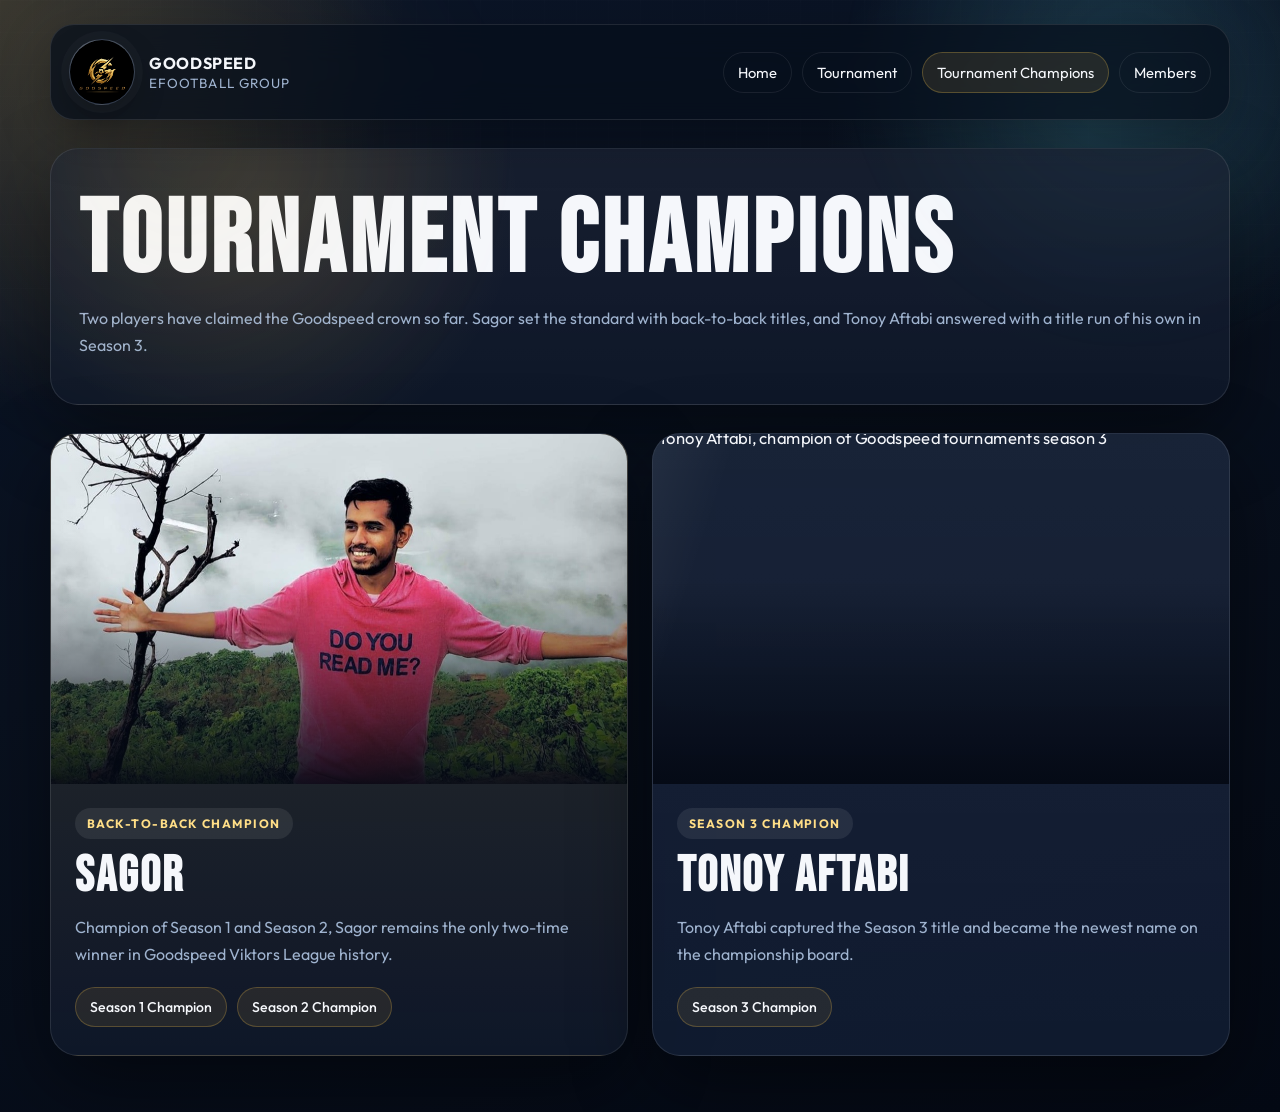
==== champions.html @ aa0d16ce "Initial Goodspeed site" ====
<!DOCTYPE html>
<html lang="en">
<head>
  <meta charset="UTF-8">
  <meta name="viewport" content="width=device-width, initial-scale=1.0">
  <title>Goodspeed Viktors League | Champions</title>
  <link rel="preconnect" href="https://fonts.googleapis.com">
  <link rel="preconnect" href="https://fonts.gstatic.com" crossorigin>
  <link href="https://fonts.googleapis.com/css2?family=Bebas+Neue&family=Outfit:wght@300;400;500;600;700&display=swap" rel="stylesheet">
  <link rel="stylesheet" href="style.css">
</head>
<body>
  <div class="page-shell">
    <header class="topbar">
      <a class="brand" href="index.html" aria-label="Goodspeed Viktors League home">
        <span class="brand__badge">
          <img class="brand__logo" src="Logo main.png" alt="Goodspeed Viktors League logo">
        </span>
        <span class="brand__text">
          <strong>Goodspeed</strong>
          <span>eFootball Group</span>
        </span>
      </a>

      <nav class="topbar__nav" aria-label="Primary">
        <a href="index.html">Home</a>
        <a href="tournament.html">Tournament</a>
        <a href="champions.html" aria-current="page">Tournament Champions</a>
        <a href="members.html">Members</a>
      </nav>
    </header>

    <main>
      <section class="subpage-panel subpage-panel--hero">
        <h1>Tournament Champions</h1>
        <p>
          Two players have claimed the Goodspeed crown so far. Sagor set the standard with back-to-back titles, and Tonoy Aftabi answered with a title run of his own in Season 3.
        </p>
      </section>

      <section class="champions">
        <article class="champion-card champion-card--primary">
          <div class="champion-card__media">
            <img src="sagor.jpg" alt="Sagor, champion of Goodspeed tournaments season 1 and season 2">
            <div class="champion-card__glow"></div>
          </div>
          <div class="champion-card__body">
            <div class="champion-card__tag">Back-to-Back Champion</div>
            <h2>Sagor</h2>
            <p>
              Champion of Season 1 and Season 2, Sagor remains the only two-time winner in Goodspeed Viktors League history.
            </p>
            <div class="season-list">
              <span>Season 1 Champion</span>
              <span>Season 2 Champion</span>
            </div>
          </div>
        </article>

        <article class="champion-card champion-card--secondary">
          <div class="champion-card__media">
            <img src="tonoy aftabi.PNG" alt="Tonoy Aftabi, champion of Goodspeed tournaments season 3">
            <div class="champion-card__glow"></div>
          </div>
          <div class="champion-card__body">
            <div class="champion-card__tag">Season 3 Champion</div>
            <h2>Tonoy Aftabi</h2>
            <p>
              Tonoy Aftabi captured the Season 3 title and became the newest name on the championship board.
            </p>
            <div class="season-list">
              <span>Season 3 Champion</span>
            </div>
          </div>
        </article>
      </section>
    </main>
  </div>
</body>
</html>
---- style.css ----
:root {
  --bg: #09111f;
  --bg-deep: #040914;
  --panel: rgba(13, 25, 48, 0.82);
  --panel-strong: rgba(10, 19, 37, 0.96);
  --text: #f5f7fb;
  --muted: #9fb3cf;
  --gold: #f8c44f;
  --gold-soft: #ffde87;
  --cyan: #6ee7f8;
  --line: rgba(255, 255, 255, 0.1);
  --shadow: 0 28px 80px rgba(0, 0, 0, 0.45);
}

* {
  box-sizing: border-box;
}

html {
  scroll-behavior: smooth;
}

body {
  margin: 0;
  min-height: 100vh;
  font-family: "Outfit", sans-serif;
  color: var(--text);
  background:
    radial-gradient(circle at top left, rgba(248, 196, 79, 0.18), transparent 24%),
    radial-gradient(circle at 85% 12%, rgba(110, 231, 248, 0.16), transparent 18%),
    linear-gradient(160deg, #0b1528 0%, var(--bg) 45%, var(--bg-deep) 100%);
  overflow-x: hidden;
}

body::before {
  content: "";
  position: fixed;
  inset: 0;
  pointer-events: none;
  background-image:
    linear-gradient(rgba(255, 255, 255, 0.02) 1px, transparent 1px),
    linear-gradient(90deg, rgba(255, 255, 255, 0.02) 1px, transparent 1px);
  background-size: 32px 32px;
  mask-image: linear-gradient(to bottom, rgba(0, 0, 0, 0.5), transparent 90%);
  animation: gridDrift 18s linear infinite;
}

body::after {
  content: "";
  position: fixed;
  inset: -10%;
  pointer-events: none;
  background:
    radial-gradient(circle at 20% 22%, rgba(248, 196, 79, 0.08), transparent 22%),
    radial-gradient(circle at 82% 14%, rgba(110, 231, 248, 0.07), transparent 18%);
  filter: blur(26px);
  animation: ambientShift 14s ease-in-out infinite;
}

.page-shell {
  width: min(1180px, calc(100% - 32px));
  margin: 0 auto;
  padding: 24px 0 56px;
}

.topbar {
  position: sticky;
  top: 18px;
  z-index: 20;
  display: flex;
  align-items: center;
  justify-content: space-between;
  gap: 20px;
  margin-bottom: 24px;
  padding: 14px 18px;
  border: 1px solid var(--line);
  border-radius: 24px;
  background: rgba(6, 14, 27, 0.72);
  backdrop-filter: blur(18px);
  box-shadow: 0 16px 50px rgba(0, 0, 0, 0.26);
}

.brand {
  display: inline-flex;
  align-items: center;
  gap: 14px;
  color: var(--text);
  text-decoration: none;
}

.brand__badge {
  position: relative;
  display: grid;
  place-items: center;
  width: 66px;
  height: 66px;
  overflow: hidden;
  border-radius: 50%;
  background:
    radial-gradient(circle at 30% 25%, rgba(255, 255, 255, 0.18), transparent 34%),
    linear-gradient(180deg, rgba(255, 255, 255, 0.14), rgba(255, 255, 255, 0.04)),
    rgba(7, 18, 36, 0.98);
  border: 1px solid rgba(255, 255, 255, 0.14);
  box-shadow:
    inset 0 1px 0 rgba(255, 255, 255, 0.08),
    0 0 0 8px rgba(255, 255, 255, 0.025),
    0 12px 30px rgba(0, 0, 0, 0.3);
}

.brand__badge::before {
  content: "";
  position: absolute;
  inset: 6px;
  border-radius: 50%;
  border: 1px solid rgba(248, 196, 79, 0.18);
}

.brand__logo {
  width: 100%;
  height: 100%;
  object-fit: cover;
  border-radius: 50%;
  filter: drop-shadow(0 10px 14px rgba(0, 0, 0, 0.28));
}

.brand__text {
  display: flex;
  flex-direction: column;
  gap: 2px;
}

.brand__text strong {
  font-size: 1rem;
  font-weight: 700;
  letter-spacing: 0.04em;
  text-transform: uppercase;
}

.brand__text span {
  color: var(--muted);
  font-size: 0.84rem;
  letter-spacing: 0.08em;
  text-transform: uppercase;
}

.topbar__nav {
  display: flex;
  flex-wrap: wrap;
  justify-content: flex-end;
  gap: 10px;
}

.topbar__nav a {
  padding: 10px 14px;
  border: 1px solid rgba(255, 255, 255, 0.08);
  border-radius: 999px;
  color: var(--text);
  text-decoration: none;
  font-size: 0.92rem;
  transition:
    background-color 160ms ease,
    border-color 160ms ease,
    transform 160ms ease;
}

.topbar__nav a:hover {
  background: rgba(255, 255, 255, 0.07);
  border-color: rgba(248, 196, 79, 0.24);
  transform: translateY(-1px);
}

.topbar__nav a[aria-current="page"] {
  background: rgba(248, 196, 79, 0.1);
  border-color: rgba(248, 196, 79, 0.26);
}

.hero {
  position: relative;
  overflow: hidden;
  border: 1px solid var(--line);
  border-radius: 30px;
  background:
    linear-gradient(145deg, rgba(255, 255, 255, 0.04), rgba(255, 255, 255, 0.015)),
    rgba(5, 12, 24, 0.9);
  box-shadow: var(--shadow);
}

.hero__backdrop {
  position: absolute;
  inset: 0;
  background:
    radial-gradient(circle at 18% 20%, rgba(248, 196, 79, 0.22), transparent 24%),
    radial-gradient(circle at 84% 22%, rgba(110, 231, 248, 0.18), transparent 21%);
  opacity: 0.95;
}

.hero__content {
  position: relative;
  z-index: 1;
  display: grid;
  grid-template-columns: minmax(0, 1.2fr) minmax(280px, 0.8fr);
  gap: 28px;
  align-items: center;
  padding: 56px;
}

.hero__eyebrow {
  display: inline-flex;
  align-items: center;
  gap: 10px;
  padding: 8px 14px;
  border-radius: 999px;
  border: 1px solid rgba(248, 196, 79, 0.25);
  background: rgba(248, 196, 79, 0.08);
  color: var(--gold-soft);
  font-size: 0.82rem;
  font-weight: 600;
  letter-spacing: 0.12em;
  text-transform: uppercase;
}

h1,
h2 {
  margin: 0;
  font-family: "Bebas Neue", sans-serif;
  letter-spacing: 0.04em;
}

h1 {
  margin-top: 18px;
  font-size: clamp(3.6rem, 8vw, 6.4rem);
  line-height: 0.92;
}

.hero__copy {
  max-width: 620px;
  margin: 18px 0 0;
  color: var(--muted);
  font-size: 1.04rem;
  line-height: 1.7;
}

.hero__stats {
  display: flex;
  flex-wrap: wrap;
  gap: 16px;
  margin-top: 28px;
}

.stat {
  min-width: 160px;
  padding: 16px 18px;
  border: 1px solid var(--line);
  border-radius: 18px;
  background: rgba(255, 255, 255, 0.04);
  backdrop-filter: blur(8px);
}

.stat__value {
  display: block;
  font-family: "Bebas Neue", sans-serif;
  color: var(--gold);
  font-size: 2.2rem;
  letter-spacing: 0.06em;
}

.stat__label {
  color: var(--muted);
  font-size: 0.95rem;
}

.hero__season-board {
  position: relative;
  padding: 26px;
  border-radius: 26px;
  background:
    radial-gradient(circle at 30% 25%, rgba(255, 255, 255, 0.16), transparent 35%),
    linear-gradient(180deg, rgba(255, 255, 255, 0.12), rgba(255, 255, 255, 0.04)),
    rgba(8, 19, 36, 0.95);
  border: 1px solid rgba(255, 255, 255, 0.12);
  box-shadow:
    inset 0 1px 0 rgba(255, 255, 255, 0.08),
    0 18px 40px rgba(0, 0, 0, 0.42);
  animation: cardRise 0.9s ease both;
}

.hero__season-board::before {
  content: "";
  position: absolute;
  inset: 14px;
  border: 1px solid rgba(248, 196, 79, 0.12);
  border-radius: 20px;
  pointer-events: none;
}

.hero__board-label {
  color: var(--gold-soft);
  font-size: 0.82rem;
  font-weight: 700;
  letter-spacing: 0.12em;
  text-transform: uppercase;
}

.season-entry {
  position: relative;
  display: flex;
  align-items: center;
  justify-content: space-between;
  gap: 16px;
  margin-top: 14px;
  padding: 16px 18px;
  border: 1px solid rgba(255, 255, 255, 0.08);
  border-radius: 18px;
  background: rgba(255, 255, 255, 0.04);
}

.season-entry__season {
  color: var(--muted);
  font-size: 0.92rem;
  text-transform: uppercase;
  letter-spacing: 0.08em;
}

.season-entry__name {
  font-family: "Bebas Neue", sans-serif;
  font-size: 1.75rem;
  letter-spacing: 0.05em;
}

.champions {
  display: grid;
  grid-template-columns: repeat(2, minmax(0, 1fr));
  gap: 24px;
  margin-top: 28px;
}

.champion-card {
  position: relative;
  overflow: hidden;
  border: 1px solid var(--line);
  border-radius: 28px;
  background:
    linear-gradient(180deg, rgba(255, 255, 255, 0.055), rgba(255, 255, 255, 0.02)),
    var(--panel);
  box-shadow: var(--shadow);
  animation: cardRise 0.8s ease both;
}

.champion-card--primary {
  background:
    linear-gradient(180deg, rgba(248, 196, 79, 0.16), rgba(255, 255, 255, 0.02)),
    var(--panel-strong);
}

.champion-card--secondary {
  animation-delay: 0.16s;
}

.champion-card__media {
  position: relative;
  height: 350px;
  overflow: hidden;
}

.champion-card__media img {
  width: 100%;
  height: 100%;
  object-fit: cover;
  object-position: center top;
  display: block;
  transform: scale(1.04);
  animation: imageBreath 10s ease-in-out infinite;
}

.champion-card--secondary .champion-card__media img {
  object-position: center 28%;
}

.champion-card__glow {
  position: absolute;
  inset: auto 0 0;
  height: 58%;
  background: linear-gradient(to top, rgba(4, 9, 20, 0.94), transparent);
}

.champion-card::after {
  content: "";
  position: absolute;
  top: -120%;
  left: -35%;
  width: 42%;
  height: 280%;
  background: linear-gradient(to right, transparent, rgba(255, 255, 255, 0.08), transparent);
  transform: rotate(18deg);
  animation: sheen 11s ease-in-out infinite;
}

.champion-card__body {
  padding: 24px 24px 28px;
}

.champion-card__tag {
  display: inline-block;
  padding: 8px 12px;
  border-radius: 999px;
  background: rgba(255, 255, 255, 0.08);
  color: var(--gold-soft);
  font-size: 0.76rem;
  font-weight: 700;
  letter-spacing: 0.12em;
  text-transform: uppercase;
}

.champion-card h2 {
  margin-top: 14px;
  font-size: 3.1rem;
  line-height: 0.95;
}

.champion-card p {
  margin: 14px 0 0;
  color: var(--muted);
  line-height: 1.72;
}

.season-list {
  display: flex;
  flex-wrap: wrap;
  gap: 10px;
  margin-top: 18px;
}

.season-list span {
  padding: 10px 14px;
  border: 1px solid rgba(248, 196, 79, 0.24);
  border-radius: 999px;
  background: rgba(248, 196, 79, 0.09);
  color: var(--text);
  font-size: 0.88rem;
  font-weight: 500;
}

.subpage-panel {
  margin-top: 28px;
  padding: 28px;
  border: 1px solid var(--line);
  border-radius: 28px;
  background:
    linear-gradient(180deg, rgba(255, 255, 255, 0.055), rgba(255, 255, 255, 0.02)),
    var(--panel);
  box-shadow: var(--shadow);
}

.subpage-panel--hero {
  position: relative;
  overflow: hidden;
  background:
    radial-gradient(circle at 18% 20%, rgba(248, 196, 79, 0.12), transparent 26%),
    linear-gradient(180deg, rgba(255, 255, 255, 0.055), rgba(255, 255, 255, 0.02)),
    var(--panel-strong);
}

.subpage-panel h1,
.subpage-panel h2 {
  margin-bottom: 14px;
}

.subpage-panel p {
  color: var(--muted);
  line-height: 1.7;
}

.subpage-grid {
  display: grid;
  grid-template-columns: repeat(3, minmax(0, 1fr));
  gap: 18px;
  margin-top: 22px;
}

.subpage-card {
  padding: 20px;
  border: 1px solid rgba(255, 255, 255, 0.08);
  border-radius: 22px;
  background: rgba(255, 255, 255, 0.04);
}

.subpage-card__eyebrow {
  color: var(--gold-soft);
  font-size: 0.78rem;
  font-weight: 700;
  letter-spacing: 0.12em;
  text-transform: uppercase;
}

.subpage-card strong {
  display: block;
  margin-top: 10px;
  font-family: "Bebas Neue", sans-serif;
  font-size: 2rem;
  letter-spacing: 0.04em;
}

.member-list {
  display: grid;
  grid-template-columns: repeat(2, minmax(0, 1fr));
  gap: 18px;
  margin-top: 22px;
}

@keyframes gridDrift {
  from {
    transform: translate3d(0, 0, 0);
  }

  to {
    transform: translate3d(0, 32px, 0);
  }
}

@keyframes ambientShift {
  0%,
  100% {
    transform: translate3d(0, 0, 0) scale(1);
  }

  50% {
    transform: translate3d(1.5%, -1%, 0) scale(1.03);
  }
}

@keyframes imageBreath {
  0%,
  100% {
    transform: scale(1.04);
  }

  50% {
    transform: scale(1.08);
  }
}

@keyframes sheen {
  0%,
  80%,
  100% {
    transform: translateX(0) rotate(18deg);
    opacity: 0;
  }

  12% {
    transform: translateX(250%) rotate(18deg);
    opacity: 1;
  }
}

@keyframes cardRise {
  from {
    opacity: 0;
    transform: translateY(22px);
  }

  to {
    opacity: 1;
    transform: translateY(0);
  }
}

@media (max-width: 920px) {
  .topbar {
    position: static;
    flex-direction: column;
    align-items: stretch;
  }

  .brand {
    justify-content: center;
  }

  .topbar__nav {
    justify-content: center;
  }

  .hero__content,
  .champions,
  .subpage-grid,
  .member-list {
    grid-template-columns: 1fr;
  }

  .hero__content {
    padding: 32px 24px 36px;
  }

  .champion-card__media {
    height: 320px;
  }
}

@media (max-width: 560px) {
  .page-shell {
    width: min(100% - 18px, 1180px);
    padding-top: 10px;
  }

  .hero,
  .champion-card {
    border-radius: 22px;
  }

  h1 {
    font-size: 3.1rem;
  }

  .hero__copy {
    font-size: 0.98rem;
  }

  .brand {
    gap: 10px;
  }

  .brand__badge {
    width: 58px;
    height: 58px;
  }

  .brand__text strong {
    font-size: 0.9rem;
  }

  .topbar__nav a {
    width: 100%;
    text-align: center;
  }

  .stat {
    min-width: unset;
    width: 100%;
  }

  .champion-card__media {
    height: 280px;
  }

  .champion-card h2 {
    font-size: 2.65rem;
  }
}

@media (prefers-reduced-motion: reduce) {
  *,
  *::before,
  *::after {
    animation: none !important;
    transition: none !important;
    scroll-behavior: auto !important;
  }
}
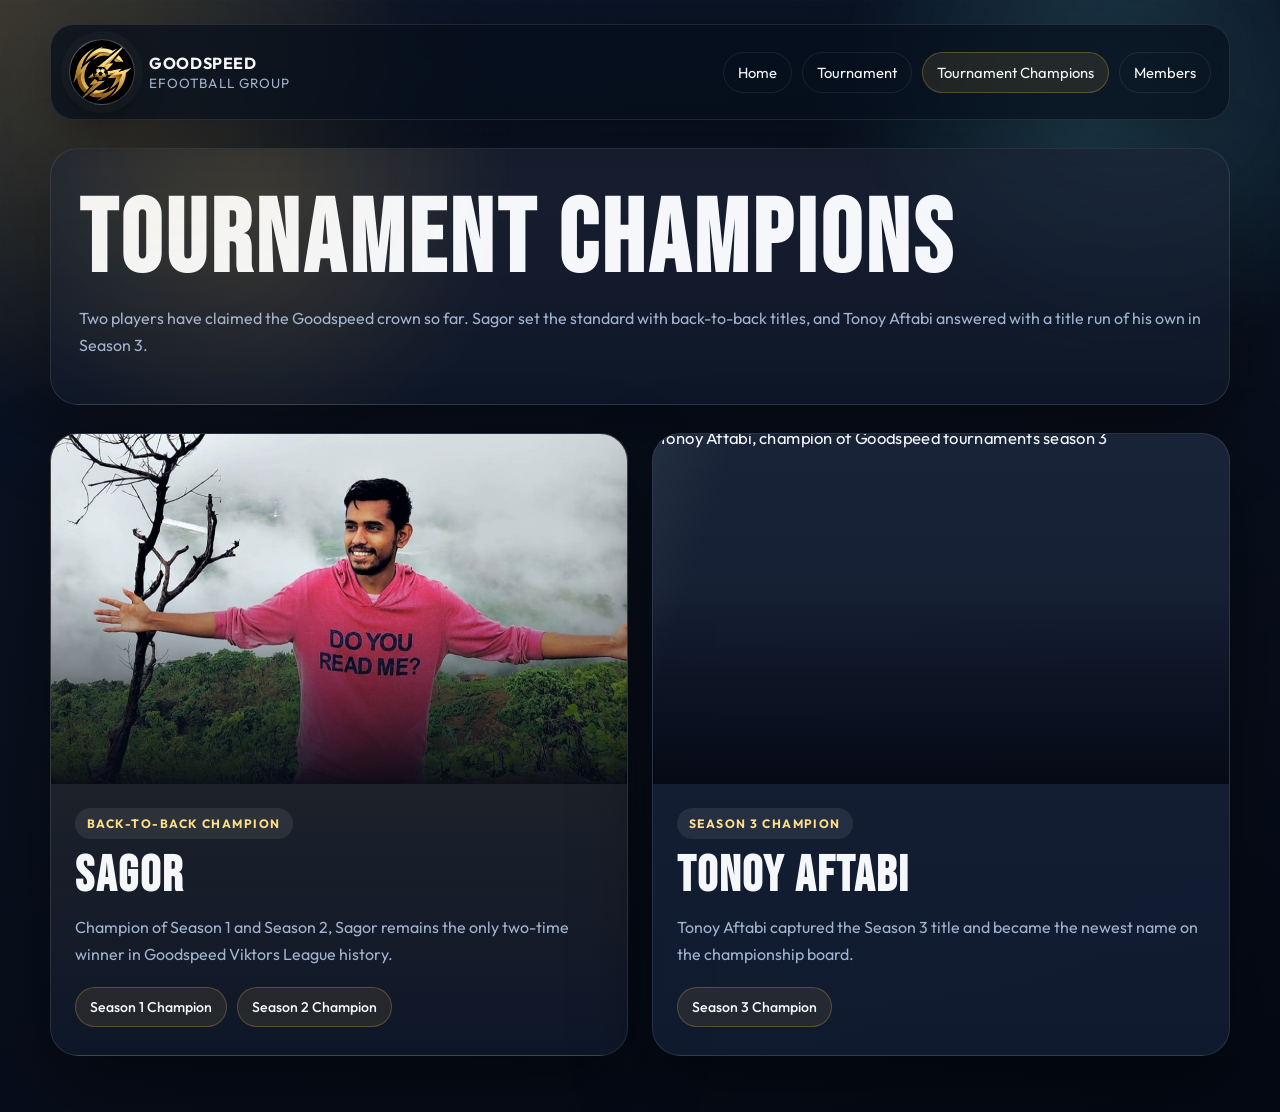
==== commit 86a8b146: "Bust logo cache" ====
--- a/champions.html
+++ b/champions.html
@@ -14,7 +14,7 @@
     <header class="topbar">
       <a class="brand" href="index.html" aria-label="Goodspeed Viktors League home">
         <span class="brand__badge">
-          <img class="brand__logo" src="Logo main.png" alt="Goodspeed Viktors League logo">
+          <img class="brand__logo" src="Logo main.png?v=2" alt="Goodspeed Viktors League logo">
         </span>
         <span class="brand__text">
           <strong>Goodspeed</strong>
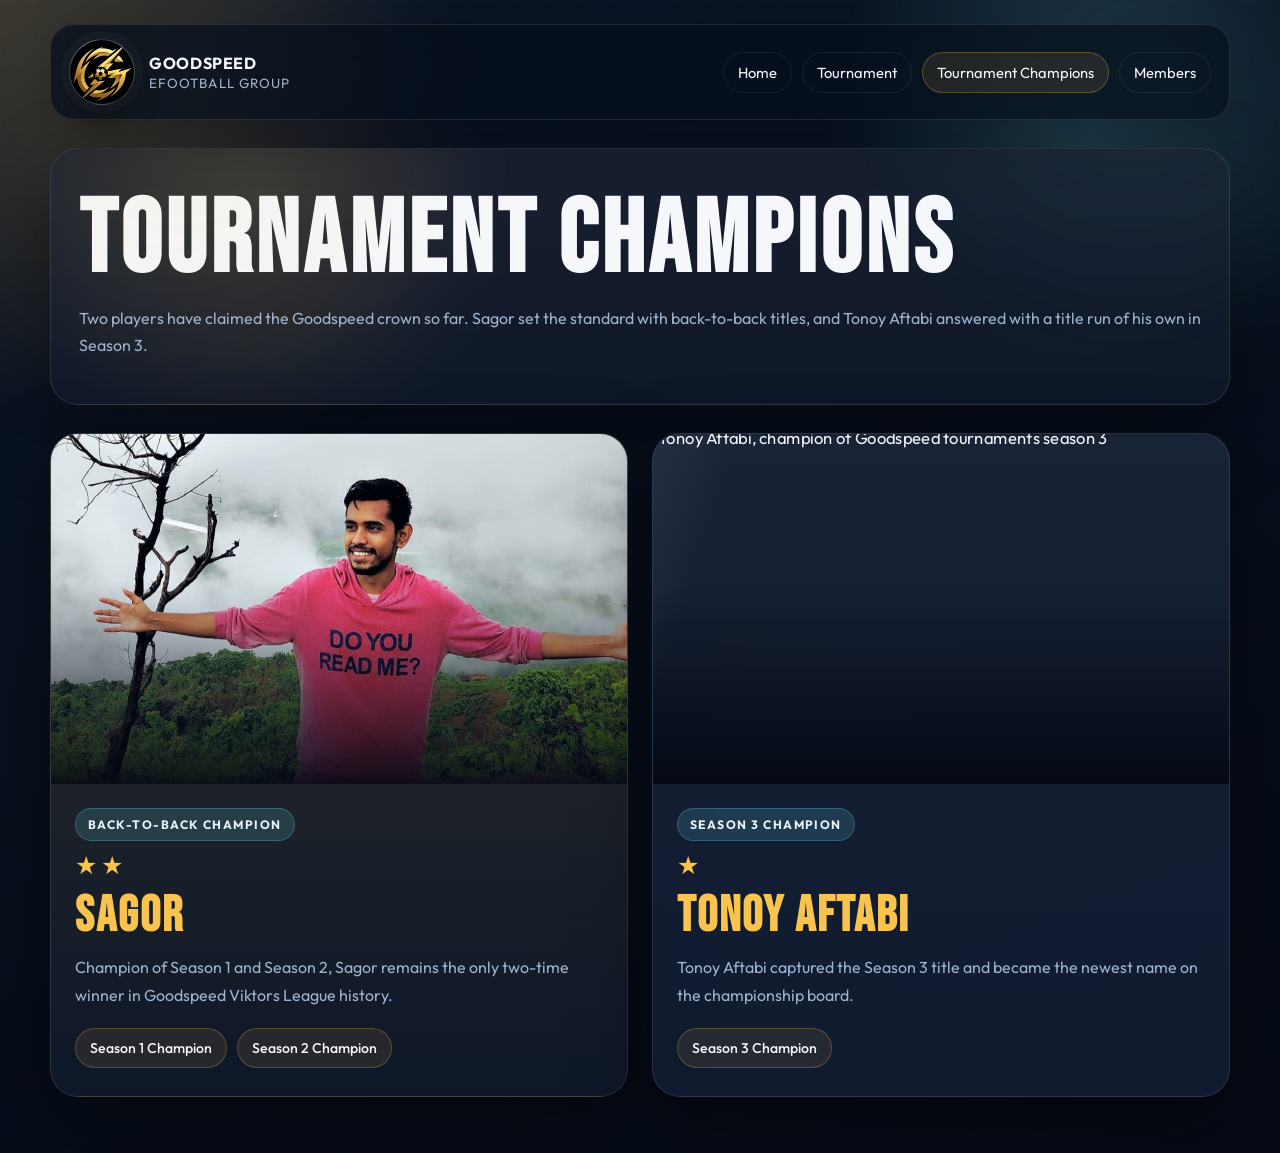
==== commit 8193cf1c: "Refine champion and member badges" ====
--- a/champions.html
+++ b/champions.html
@@ -45,8 +45,9 @@
             <div class="champion-card__glow"></div>
           </div>
           <div class="champion-card__body">
-            <div class="champion-card__tag">Back-to-Back Champion</div>
-            <h2>Sagor</h2>
+            <div class="champion-card__tag champion-card__tag--champion">Back-to-Back Champion</div>
+            <div class="champion-stars" aria-label="2 tournament wins">&#9733;&#9733;</div>
+            <h2 class="champion-name">Sagor</h2>
             <p>
               Champion of Season 1 and Season 2, Sagor remains the only two-time winner in Goodspeed Viktors League history.
             </p>
@@ -63,8 +64,9 @@
             <div class="champion-card__glow"></div>
           </div>
           <div class="champion-card__body">
-            <div class="champion-card__tag">Season 3 Champion</div>
-            <h2>Tonoy Aftabi</h2>
+            <div class="champion-card__tag champion-card__tag--champion">Season 3 Champion</div>
+            <div class="champion-stars" aria-label="1 tournament win">&#9733;</div>
+            <h2 class="champion-name">Tonoy Aftabi</h2>
             <p>
               Tonoy Aftabi captured the Season 3 title and became the newest name on the championship board.
             </p>
--- a/style.css
+++ b/style.css
@@ -404,11 +404,29 @@
   padding: 8px 12px;
   border-radius: 999px;
   background: rgba(255, 255, 255, 0.08);
-  color: var(--gold-soft);
   font-size: 0.76rem;
   font-weight: 700;
   letter-spacing: 0.12em;
   text-transform: uppercase;
+}
+
+.champion-card__tag--champion {
+  color: #e6f4ff;
+  background: rgba(110, 231, 248, 0.14);
+  border: 1px solid rgba(110, 231, 248, 0.24);
+}
+
+.champion-stars {
+  margin-top: 14px;
+  color: var(--gold);
+  font-family: "Bebas Neue", sans-serif;
+  font-size: 1.55rem;
+  letter-spacing: 0.16em;
+  line-height: 1;
+}
+
+.champion-name {
+  color: var(--gold);
 }
 
 .champion-card h2 {
@@ -485,11 +503,18 @@
 }
 
 .subpage-card__eyebrow {
-  color: var(--gold-soft);
   font-size: 0.78rem;
   font-weight: 700;
   letter-spacing: 0.12em;
   text-transform: uppercase;
+}
+
+.subpage-card__eyebrow--member {
+  color: #8fb0d4;
+}
+
+.subpage-card__eyebrow--champion {
+  color: #eef9ff;
 }
 
 .subpage-card strong {
@@ -502,9 +527,74 @@
 
 .member-list {
   display: grid;
-  grid-template-columns: repeat(2, minmax(0, 1fr));
+  grid-template-columns: repeat(3, minmax(0, 1fr));
   gap: 18px;
   margin-top: 22px;
+}
+
+.member-card {
+  padding: 22px 20px;
+  border: 1px solid rgba(255, 255, 255, 0.08);
+  border-radius: 22px;
+  background: rgba(255, 255, 255, 0.04);
+  text-align: center;
+}
+
+.member-card strong {
+  display: block;
+  margin-top: 12px;
+  font-family: "Bebas Neue", sans-serif;
+  font-size: 2rem;
+  letter-spacing: 0.04em;
+  line-height: 0.95;
+}
+
+.member-card__name--champion {
+  color: var(--gold);
+}
+
+.member-card p {
+  margin: 10px 0 0;
+  color: var(--muted);
+  line-height: 1.65;
+}
+
+.member-card__avatar {
+  width: 104px;
+  height: 104px;
+  margin: 0 auto 16px;
+  overflow: hidden;
+  border-radius: 50%;
+  border: 1px solid rgba(255, 255, 255, 0.12);
+  background:
+    radial-gradient(circle at 30% 25%, rgba(255, 255, 255, 0.18), transparent 34%),
+    linear-gradient(180deg, rgba(255, 255, 255, 0.12), rgba(255, 255, 255, 0.04)),
+    rgba(7, 18, 36, 0.98);
+  box-shadow:
+    inset 0 1px 0 rgba(255, 255, 255, 0.08),
+    0 10px 26px rgba(0, 0, 0, 0.24);
+}
+
+.member-card__avatar img {
+  width: 100%;
+  height: 100%;
+  display: block;
+  object-fit: cover;
+}
+
+.member-card__avatar--initials {
+  display: grid;
+  place-items: center;
+  color: var(--gold-soft);
+  font-family: "Bebas Neue", sans-serif;
+  font-size: 2rem;
+  letter-spacing: 0.08em;
+}
+
+.champion-stars--member {
+  margin-top: 10px;
+  font-size: 1.35rem;
+  letter-spacing: 0.14em;
 }
 
 @keyframes gridDrift {
@@ -644,6 +734,10 @@
 
   .champion-card h2 {
     font-size: 2.65rem;
+  }
+
+  .member-card strong {
+    font-size: 1.7rem;
   }
 }
 
